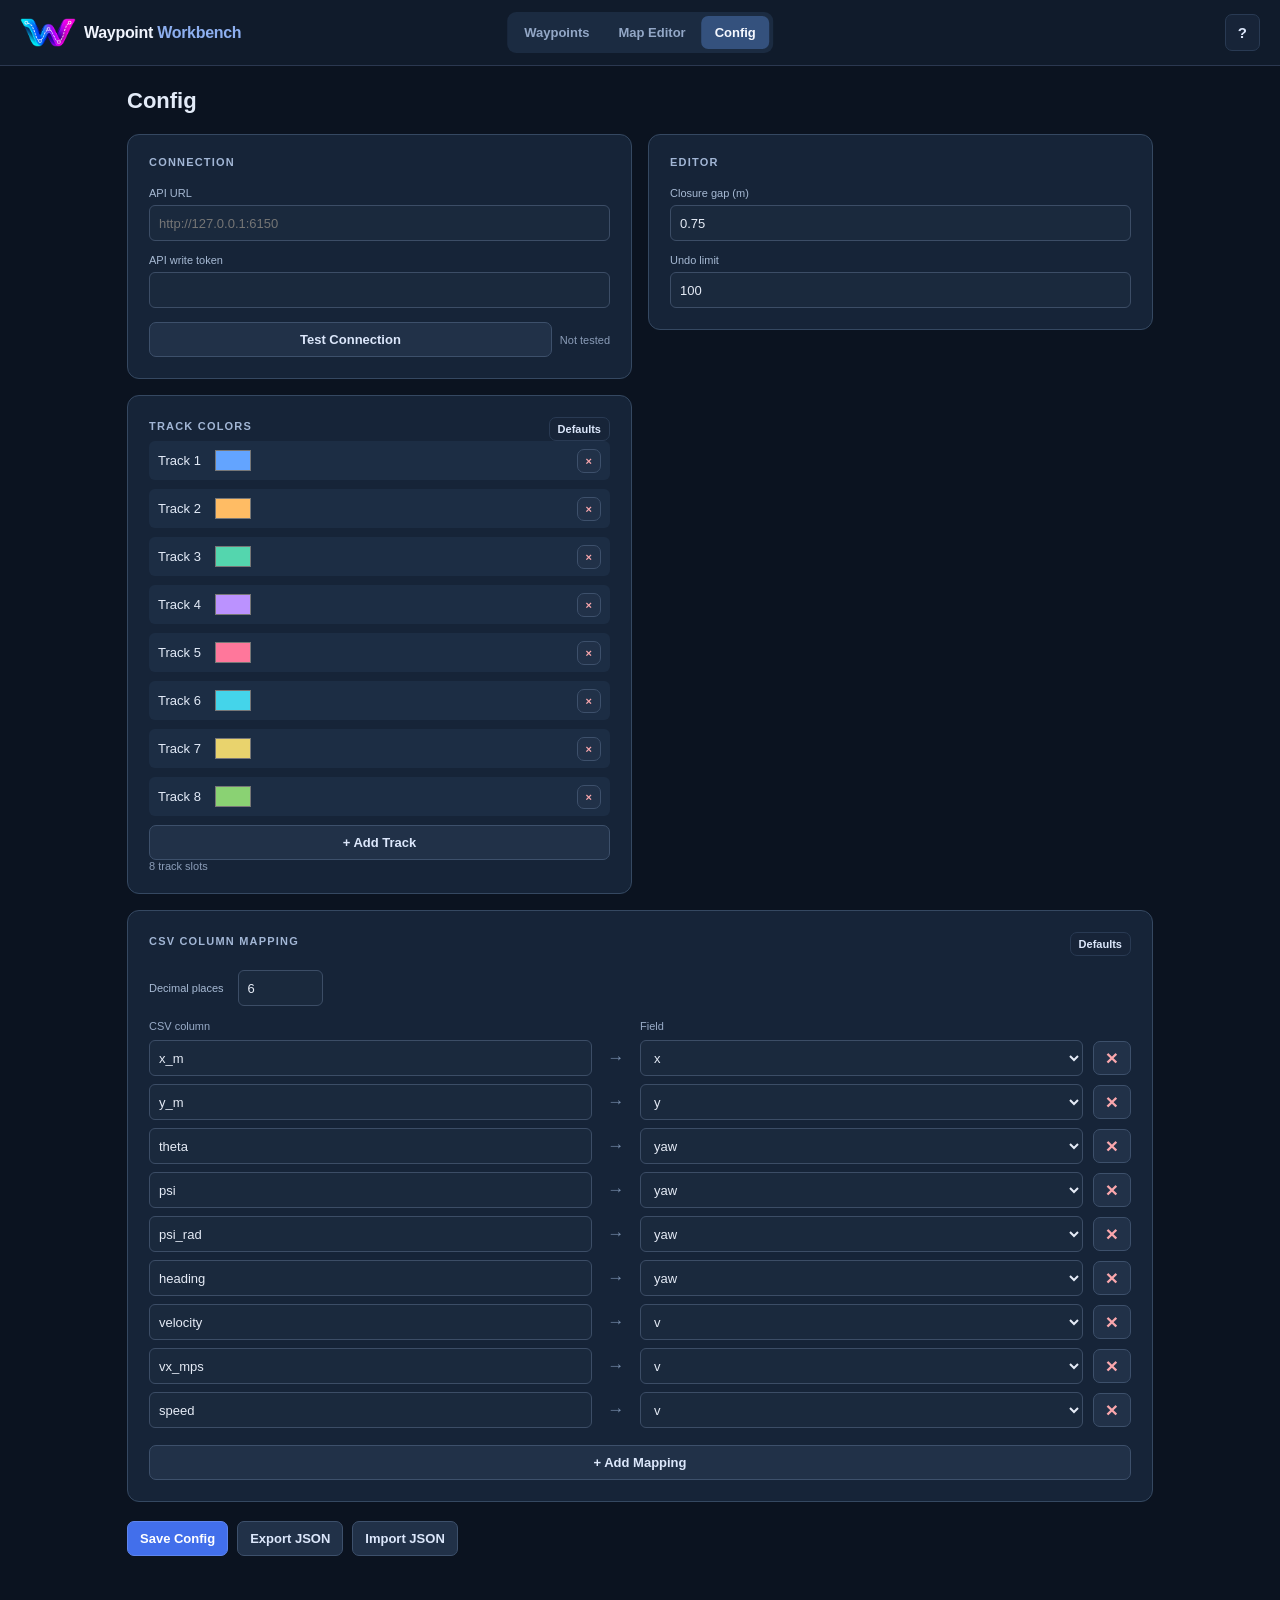
==== web/config.html @ bc20013d "feat(web): rebuild waypoint workbench as browser-first app" ====
<!doctype html>
<html lang="en">
  <head>
    <meta charset="utf-8" />
    <meta name="viewport" content="width=device-width, initial-scale=1" />
    <title>Config · Waypoint Workbench</title>
    <link rel="icon" href="./assets/favicon.png" />
    <link rel="stylesheet" href="./style.css" />
  </head>
  <body class="config-body">
    <header class="topbar">
      <a class="brand" href="./index.html"
        ><img src="./assets/logo.png" alt="" /><strong
          >Waypoint <span>Workbench</span></strong
        ></a
      >
      <nav class="page-nav" aria-label="Pages">
        <a href="./index.html">Waypoints</a><a href="./map-editor.html">Map Editor</a
        ><a href="./config.html" class="active" aria-current="page">Config</a>
      </nav>
      <div class="actions">
        <button
          class="button subtle help-button"
          type="button"
          data-help
          aria-label="Keyboard shortcuts"
          title="Keyboard shortcuts"
        >
          ?
        </button>
      </div>
    </header>
    <main class="settings">
      <h1>Config</h1>
      <form id="settings">
        <div class="settings-grid">
          <section class="settings-card">
            <h2>CONNECTION</h2>
            <label for="apiUrl">API URL</label
            ><input id="apiUrl" placeholder="http://127.0.0.1:6150" />
            <label for="token">API write token</label
            ><input id="token" type="password" autocomplete="off" />
            <div class="button-row">
              <button class="button" id="testApi" type="button">Test Connection</button
              ><span id="apiStatus" class="muted">Not tested</span>
            </div>
          </section>
          <section class="settings-card">
            <h2>EDITOR</h2>
            <label for="closureGap">Closure gap (m)</label
            ><input id="closureGap" type="number" min="0.001" max="50" step="any" />
            <label for="undoLimit">Undo limit</label
            ><input id="undoLimit" type="number" min="1" max="500" />
          </section>
          <section class="settings-card">
            <div class="heading-row">
              <h2>TRACK COLORS</h2>
              <button type="button" class="button subtle small" id="resetColors">
                Defaults
              </button>
            </div>
            <div id="colors" class="colors"></div>
            <button type="button" class="button wide" id="addColor">+ Add Track</button
            ><small id="colorCount" class="muted"></small>
          </section>
          <section class="settings-card aliases-card">
            <div class="heading-row">
              <h2>CSV COLUMN MAPPING</h2>
              <button type="button" class="button subtle small" id="resetAliases">
                Defaults
              </button>
            </div>
            <div class="csv-precision">
              <label for="csvDecimalPlaces">Decimal places</label>
              <input
                id="csvDecimalPlaces"
                type="number"
                min="0"
                max="12"
                step="1"
                required
              />
            </div>
            <div class="mapping-head">
              <span>CSV column</span><span></span><span>Field</span><span></span>
            </div>
            <div id="aliasRows"></div>
            <button type="button" class="button wide" id="addAlias">
              + Add Mapping
            </button>
          </section>
        </div>
        <div class="settings-footer">
          <button class="button primary" type="submit">Save Config</button
          ><button class="button" type="button" id="exportConfig">Export JSON</button
          ><button class="button" type="button" id="importConfig">Import JSON</button
          ><input type="file" id="configFile" accept=".json" hidden /><span
            id="configMessage"
            class="muted"
          ></span>
        </div>
      </form>
    </main>
    <script type="module" src="./js/config_page.js"></script>
  </body>
</html>
---- web/style.css ----
:root {
  font-family:
    Inter,
    ui-sans-serif,
    -apple-system,
    BlinkMacSystemFont,
    "Segoe UI",
    sans-serif;
  font-size: 13px;
  color: #e3ebf8;
  background: #0b1320;
  color-scheme: dark;
}
* {
  box-sizing: border-box;
}
body {
  margin: 0;
  overflow: hidden;
}
button,
input,
select {
  font: inherit;
}
button {
  cursor: pointer;
}
button:disabled,
select:disabled {
  opacity: 0.4;
  cursor: not-allowed;
}
button:focus-visible,
input:focus-visible,
select:focus-visible,
a:focus-visible {
  outline: 2px solid #83a9ff;
  outline-offset: 2px;
}
.topbar {
  height: 66px;
  padding: 0 20px;
  display: flex;
  align-items: center;
  justify-content: space-between;
  gap: 12px;
  position: relative;
  background: #101b2b;
  border-bottom: 1px solid #2b3850;
}
.brand {
  display: flex;
  align-items: center;
  gap: 8px;
  text-decoration: none;
  color: #f0f4fd;
  white-space: nowrap;
  font-size: 16px;
  letter-spacing: -0.3px;
}
.brand img {
  width: 56px;
  height: 40px;
  object-fit: contain;
}
.brand span {
  color: #8dafef;
}
.page-nav {
  position: absolute;
  left: 50%;
  transform: translateX(-50%);
  display: flex;
  background: #1b2b41;
  padding: 4px;
  gap: 3px;
  border-radius: 9px;
}
.page-nav a {
  color: #93a7c6;
  border-radius: 7px;
  padding: 9px 13px;
  text-decoration: none;
  font-weight: 620;
  white-space: nowrap;
}
.page-nav a.active {
  background: #34517d;
  color: #f5f8ff;
}
.page-nav a:hover:not(.active) {
  color: #fff;
  background: #293e5d;
}
.actions,
.button-row {
  display: flex;
  gap: 8px;
  align-items: center;
}
.button-row > .button {
  flex: 1;
  min-width: 0;
}
.button-row.right {
  justify-content: flex-end;
}
.button-row.right > * {
  flex: 0 0 auto;
}
.button {
  padding: 9px 12px;
  color: #dce7fb;
  border: 1px solid #3d506b;
  border-radius: 7px;
  background: #213148;
  font-weight: 600;
  text-decoration: none;
  display: inline-flex;
  align-items: center;
  justify-content: center;
  white-space: nowrap;
}
.button:hover:not(:disabled) {
  background: #304966;
}
.button.primary {
  border-color: #5e85ee;
  background: #426feb;
  color: white;
}
.button.primary:hover:not(:disabled) {
  background: #527ffd;
}
.button.secondary {
  border-color: #526daa;
  background: #263f6c;
}
.button.subtle {
  background: #172438;
  border-color: #293a53;
}
.button.danger {
  color: #faa7ad;
}
.button.icon {
  font-size: 21px;
  padding: 4px 10px;
}
.button.small {
  font-size: 11px;
  padding: 5px 8px;
}
.button.compact {
  padding: 5px 10px;
  font-size: 15px;
}
.button.wide {
  width: 100%;
  margin-top: 9px;
}
.layout {
  display: grid;
  grid-template-columns: var(--sidebar-width, 280px) 7px minmax(0, 1fr);
  height: calc(100dvh - 66px);
}
.layout.sidebar-collapsed {
  grid-template-columns: 46px 7px minmax(0, 1fr);
}
.sidebar-head {
  position: sticky;
  top: 0;
  z-index: 2;
  display: flex;
  justify-content: flex-end;
  padding: 6px 10px;
  background: #111c2c;
  border-bottom: 1px solid #27364a;
}
.sidebar-toggle {
  width: 29px;
  height: 26px;
  border: 1px solid #344b67;
  background: #1b2e47;
  border-radius: 6px;
  color: #c5d6f0;
  font-size: 21px;
  line-height: 20px;
  cursor: pointer;
}
.sidebar-toggle:hover {
  background: #304966;
}
.sidebar-collapsed .sidebar-head {
  justify-content: center;
  padding: 6px 0;
}
.sidebar-collapsed .sidebar-content {
  display: none;
}
.sidebar-divider {
  cursor: col-resize;
  background: #1c2b40;
  border-right: 1px solid #34465f;
  touch-action: none;
  position: relative;
}
.sidebar-divider::after {
  content: "";
  display: block;
  position: absolute;
  top: 50%;
  left: 2px;
  width: 3px;
  height: 34px;
  border-radius: 2px;
  transform: translateY(-50%);
  background: #687e9e;
}
.sidebar-divider:hover,
.layout.is-resizing .sidebar-divider {
  background: #365985;
}
.layout.is-resizing,
.layout.is-resizing * {
  cursor: col-resize !important;
  user-select: none !important;
}
.sidebar-divider:focus-visible {
  outline: 2px solid #83a9ff;
  outline-offset: -2px;
}

.sidebar {
  overflow-y: auto;
  background: #111c2c;
  border-right: 1px solid #2a384c;
  scrollbar-width: thin;
}
.sidebar section {
  padding: 18px 17px 20px;
  border-bottom: 1px solid #27364a;
}
h2 {
  font-size: 11px;
  font-weight: 750;
  letter-spacing: 1.2px;
  color: #a2b6d5;
  margin: 0 0 15px;
}
.sidebar label,
.settings-card label {
  display: block;
  font-size: 11px;
  color: #a7bad4;
  margin: 10px 0 6px;
}
select,
input:not([type="radio"]):not([type="checkbox"]):not([type="color"]):not(
    [type="range"]
  ) {
  width: 100%;
  height: 36px;
  border: 1px solid #3c4d66;
  border-radius: 6px;
  padding: 0 9px;
  color: #e5ebf6;
  background: #1a293d;
}
select {
  padding-right: 6px;
}
.sidebar .button-row {
  margin-top: 8px;
}
.file-info,
.muted {
  color: #8b9db8;
  font-size: 11px;
}
.file-info {
  line-height: 1.6;
  margin: 12px 0 0;
}
.track-list {
  display: grid;
  gap: 7px;
  margin-top: 15px;
}
.track-card {
  display: flex;
  align-items: center;
  gap: 8px;
  border: 1px solid #344963;
  background: #1a2a42;
  padding: 9px 8px;
  border-radius: 7px;
  cursor: pointer;
}
.track-card.active {
  border-color: #779af5;
  background: #243b5d;
}
.track-color {
  width: 23px;
  height: 22px;
  padding: 0;
  border: 0;
  background: transparent;
  flex-shrink: 0;
}
.track-name {
  min-width: 0;
  flex: 1;
  font-size: 11px;
  font-weight: 650;
  overflow: hidden;
  text-overflow: ellipsis;
  white-space: nowrap;
}
.track-meta {
  color: #91a4c1;
  font-size: 10px;
  display: block;
  font-weight: 400;
  margin-top: 3px;
}
.track-card button {
  background: none;
  border: 0;
  color: #9cb0cf;
  padding: 2px 5px;
}
.track-card button:hover {
  color: white;
}
.empty {
  font-size: 11px;
  padding: 13px 8px;
  margin: 0;
  color: #7085a4;
  text-align: center;
}
#trackCount {
  display: block;
  margin-top: 10px;
  color: #8296b3;
}
.radio-row {
  display: flex;
  gap: 18px;
}
.radio-row label {
  margin: 0;
  color: #d6e1f1;
  font-size: 12px;
}
.radio-row input {
  accent-color: #6492ff;
}
.legend {
  margin-top: 13px;
}
.gradient {
  height: 8px;
  border-radius: 5px;
  background: linear-gradient(90deg, #3b82f6, #24c4cc, #ffc44a, #f05360);
}
.legend-label {
  display: flex;
  justify-content: space-between;
  font-size: 10px;
  color: #a2b3cb;
  margin-top: 5px;
}
.coords {
  display: grid;
  grid-template-columns: 1fr 1fr;
  gap: 9px;
}
.coords label {
  min-width: 0;
}
.workspace {
  display: flex;
  min-width: 0;
  flex-direction: column;
  background: #0c1523;
}
.canvas-toolbar {
  height: 52px;
  background: #111f32;
  border-bottom: 1px solid #273951;
  display: flex;
  align-items: center;
  justify-content: space-between;
  padding: 0 14px;
  flex-shrink: 0;
}
.mode-tabs {
  display: flex;
  gap: 4px;
  background: #1b2b42;
  border-radius: 8px;
  padding: 4px;
}
.mode {
  border: 0;
  border-radius: 6px;
  padding: 8px 12px;
  background: transparent;
  color: #9eaecc;
  font-weight: 650;
}
.mode.active {
  color: white;
  background: #355686;
}
.canvas-wrap {
  flex: 1;
  min-height: 0;
  position: relative;
  overflow: hidden;
  background-color: #0f1a2b;
  background-image: linear-gradient(#23314955 1px, transparent 1px),
    linear-gradient(90deg, #23314955 1px, transparent 1px);
  background-size: 32px 32px;
}
canvas {
  display: block;
  width: 100%;
  height: 100%;
  touch-action: none;
}
.canvas-footer {
  height: 43px;
  border-top: 1px solid #2b3951;
  background: #121f33;
  display: flex;
  gap: 16px;
  justify-content: space-between;
  align-items: center;
  padding: 0 15px;
  color: #93a7c3;
  font-size: 11px;
  flex-shrink: 0;
}
.drop-zone {
  position: absolute;
  inset: 10px;
  border-radius: 12px;
  border: 2px dashed #739aff;
  background: #1a3553dd;
  display: grid;
  place-items: center;
  font-size: 16px;
  font-weight: 700;
  pointer-events: none;
}
.hidden {
  display: none !important;
}
.toast {
  position: fixed;
  left: 50%;
  bottom: 16px;
  transform: translate(-50%, 140px);
  background: #31507a;
  color: white;
  border: 1px solid #638dc4;
  border-radius: 9px;
  padding: 12px 18px;
  max-width: 75vw;
  font-size: 12px;
  transition: transform 0.15s;
  z-index: 40;
}
.toast.visible {
  transform: translate(-50%, 0);
}
.toast.error {
  background: #603246;
  border-color: #ae586e;
}
.modal {
  position: fixed;
  inset: 0;
  display: grid;
  place-items: center;
  background: #060b13c2;
  z-index: 30;
}
.dialog {
  width: min(430px, 95vw);
  padding: 26px;
  border-radius: 13px;
  background: #1b2940;
  border: 1px solid #4d6385;
  box-shadow: 0 18px 45px #0009;
}
.dialog h3 {
  font-size: 18px;
  margin: 0 0 15px;
}
.dialog p {
  color: #a7bdd9;
  line-height: 1.65;
  margin-bottom: 22px;
}
#brushSize {
  width: 100%;
  accent-color: #6897ff;
}
.checkbox {
  display: flex !important;
  gap: 8px;
  align-items: center;
}
.config-body {
  overflow-y: auto;
}
.settings {
  max-width: 1070px;
  padding: 22px 22px 45px;
  margin: 0 auto;
}
.settings h1 {
  font-size: 22px;
  margin: 0 0 20px;
  font-weight: 750;
}
.settings-grid {
  display: grid;
  grid-template-columns: minmax(0, 1fr) minmax(0, 1fr);
  align-items: start;
  gap: 16px;
}
.settings-card {
  display: flex;
  flex-direction: column;
  border-radius: 12px;
  border: 1px solid #354861;
  padding: 21px;
  background: #162438;
}
.settings-card > label {
  margin-top: 13px;
}
.settings-card h2 {
  margin-bottom: 6px;
}
.settings-card .button-row {
  margin-top: 14px;
}
.heading-row {
  display: flex;
  justify-content: space-between;
  align-items: center;
}
.colors {
  display: grid;
  gap: 9px;
}
.color-row {
  display: flex;
  gap: 12px;
  justify-content: space-between;
  align-items: center;
  margin: 0;
  padding: 5px 9px;
  background: #1c2d44;
  border-radius: 6px;
}
.color-row .button {
  margin-left: auto;
}
.color-row input {
  width: 40px;
  height: 29px;
  border: 0;
  padding: 0;
  background: transparent;
  cursor: pointer;
}
.aliases-card {
  grid-column: 1 / -1;
}
.mapping-head,
.alias-row {
  display: grid;
  grid-template-columns: minmax(150px, 1fr) 28px minmax(150px, 1fr) 38px;
  gap: 10px;
  align-items: center;
}
.mapping-head {
  margin-top: 14px;
  font-size: 11px;
  color: #99acc8;
}
.csv-precision {
  display: flex;
  align-items: center;
  gap: 14px;
  margin-top: 14px;
}
.csv-precision label {
  margin: 0;
}
#csvDecimalPlaces {
  width: 85px;
}
.alias-row {
  margin: 8px 0;
}
.alias-arrow {
  text-align: center;
  color: #758ba9;
  font-size: 17px;
}
.settings-footer {
  display: flex;
  gap: 9px;
  align-items: center;
  margin-top: 19px;
}
.settings-footer span {
  margin-left: auto;
}
@media (max-width: 1100px) {
  .topbar {
    height: 110px;
    padding: 8px 10px;
    flex-wrap: wrap;
  }
  .topbar .page-nav {
    order: 3;
    position: static;
    transform: none;
    width: 100%;
    justify-content: center;
  }
  .layout {
    height: calc(100dvh - 110px);
  }
  .topbar .actions {
    gap: 5px;
  }
  .topbar .button {
    padding: 8px 9px;
  }
}
@media (max-width: 790px) {
  .page-nav {
    position: static;
    transform: none;
  }
  .sidebar-divider {
    display: none;
  }
  .sidebar-collapsed .sidebar-head {
    justify-content: flex-end;
    padding-right: 12px;
  }
  body {
    overflow-y: auto;
  }
  .topbar {
    height: auto;
    min-height: 66px;
    flex-wrap: wrap;
    padding: 11px;
  }
  .layout {
    display: flex;
    flex-direction: column-reverse;
    height: auto;
  }
  .workspace {
    height: 60vh;
    min-height: 430px;
  }
  .sidebar {
    overflow: visible;
  }
  .settings-grid {
    grid-template-columns: 1fr;
  }
  .aliases-card {
    grid-column: auto;
  }
  .page-nav {
    order: 3;
    width: 100%;
    justify-content: center;
  }
}

/* Waypoint selection */
.selection-info {
  margin: 0 0 10px;
  min-height: 18px;
  color: #cbd9ee;
  font-size: 12px;
  line-height: 1.5;
}
.point-tooltip {
  position: absolute;
  z-index: 5;
  pointer-events: none;
  white-space: pre-line;
  padding: 8px 10px;
  border: 1px solid #5d789e;
  border-radius: 7px;
  background: #182c45f2;
  color: #e8f1ff;
  font-size: 11px;
  line-height: 1.6;
  box-shadow: 0 6px 15px #0007;
}
.help-button {
  min-width: 30px;
  font-size: 15px;
}
.shortcuts-dialog {
  width: min(510px, calc(100vw - 32px));
  max-height: 82vh;
  overflow-y: auto;
  border: 1px solid #4d6385;
  border-radius: 12px;
  padding: 24px;
  background: #182940;
  color: #e3ebf8;
  box-shadow: 0 20px 55px #000a;
}
.shortcuts-dialog::backdrop {
  background: #060b13c2;
}
.shortcuts-dialog h2 {
  margin: 0 0 17px;
  font-size: 18px;
  color: #e3ebf8;
  letter-spacing: normal;
}
.shortcuts-dialog h3 {
  font-size: 11px;
  color: #9cb4d6;
  letter-spacing: 1px;
  margin: 16px 0 6px;
}
.shortcuts-dialog table {
  border-collapse: collapse;
  width: 100%;
  margin-bottom: 12px;
}
.shortcuts-dialog td {
  padding: 7px 4px;
  border-bottom: 1px solid #304460;
  font-size: 12px;
}
.shortcuts-dialog td:first-child {
  width: 45%;
  color: #d6e5ff;
  font-weight: 600;
}
.shortcuts-dialog td:last-child {
  color: #a8bad5;
}
.shortcuts-dialog > .button {
  display: block;
  margin: 18px 0 0 auto;
}
.selection-actions .button {
  padding: 8px 4px;
  font-size: 11px;
}

/* New file dialogs and waypoint add modes */
.tool-group {
  display: flex;
  align-items: center;
  gap: 9px;
  min-width: 0;
  flex-wrap: wrap;
}
.add-mode-tabs {
  display: flex;
  gap: 3px;
  padding: 3px;
  border: 1px solid #395373;
  border-radius: 8px;
}
.add-mode-tabs .mode {
  padding: 7px 10px;
  font-size: 11px;
}
.creation-dialog {
  width: min(440px, calc(100vw - 32px));
  max-height: 90vh;
  overflow: auto;
  border: 1px solid #4d6385;
  border-radius: 12px;
  padding: 24px;
  background: #1b2940;
  color: #e3ebf8;
  box-shadow: 0 18px 45px #0009;
}
.creation-dialog::backdrop {
  background: #060b13c2;
}
.creation-dialog h3 {
  font-size: 18px;
  margin: 0 0 16px;
}
.creation-dialog label {
  display: block;
  margin: 11px 0 6px;
  color: #a7bad4;
  font-size: 12px;
}
.creation-dialog label input {
  margin-top: 6px;
}
.creation-dialog .button-row {
  margin-top: 22px;
}
.creation-grid {
  display: grid;
  grid-template-columns: 1fr 1fr;
  gap: 12px;
}

.canvas-toolbar:has(.tool-group) {
  height: auto;
  min-height: 52px;
  flex-wrap: wrap;
  gap: 6px;
  padding-top: 6px;
  padding-bottom: 6px;
}
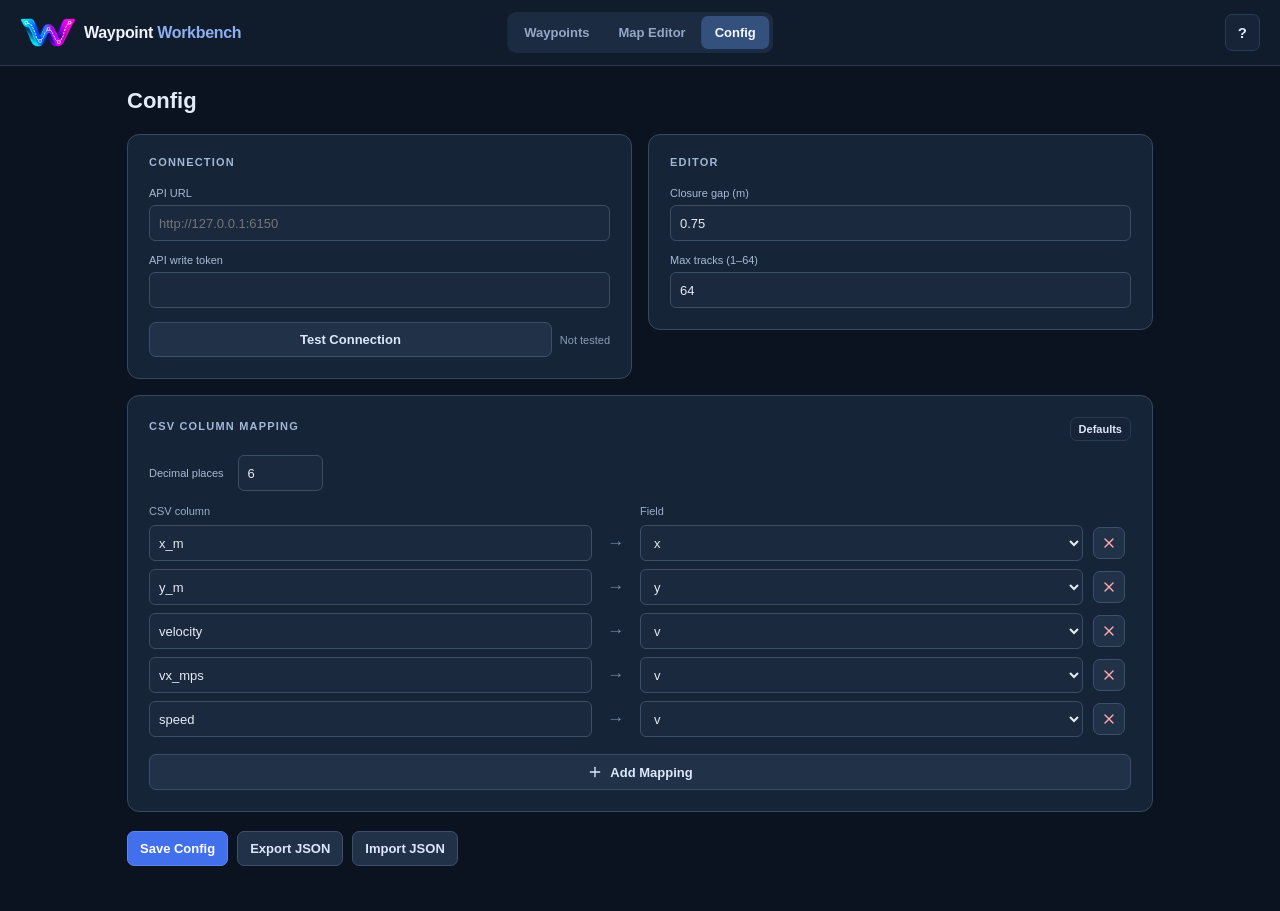
==== commit e58f122c: "feat(web): enhance map editing and waypoint workflows" ====
--- a/web/config.html
+++ b/web/config.html
@@ -49,19 +49,8 @@
             <h2>EDITOR</h2>
             <label for="closureGap">Closure gap (m)</label
             ><input id="closureGap" type="number" min="0.001" max="50" step="any" />
-            <label for="undoLimit">Undo limit</label
-            ><input id="undoLimit" type="number" min="1" max="500" />
-          </section>
-          <section class="settings-card">
-            <div class="heading-row">
-              <h2>TRACK COLORS</h2>
-              <button type="button" class="button subtle small" id="resetColors">
-                Defaults
-              </button>
-            </div>
-            <div id="colors" class="colors"></div>
-            <button type="button" class="button wide" id="addColor">+ Add Track</button
-            ><small id="colorCount" class="muted"></small>
+            <label for="maxTracks">Max tracks (1–64)</label
+            ><input id="maxTracks" type="number" min="1" max="64" step="1" required />
           </section>
           <section class="settings-card aliases-card">
             <div class="heading-row">
@@ -86,7 +75,9 @@
             </div>
             <div id="aliasRows"></div>
             <button type="button" class="button wide" id="addAlias">
-              + Add Mapping
+              <svg class="button-symbol" aria-hidden="true">
+                <use href="./assets/icons.svg#plus"></use></svg
+              ><span>Add Mapping</span>
             </button>
           </section>
         </div>
--- a/web/style.css
+++ b/web/style.css
@@ -179,15 +179,21 @@
   border-bottom: 1px solid #27364a;
 }
 .sidebar-toggle {
-  width: 29px;
-  height: 26px;
+  width: 30px;
+  height: 28px;
+  padding: 5px;
+  display: inline-flex;
+  align-items: center;
+  justify-content: center;
   border: 1px solid #344b67;
   background: #1b2e47;
   border-radius: 6px;
   color: #c5d6f0;
-  font-size: 21px;
-  line-height: 20px;
   cursor: pointer;
+}
+.sidebar-toggle .button-symbol {
+  width: 17px;
+  height: 17px;
 }
 .sidebar-toggle:hover {
   background: #304966;
@@ -291,10 +297,11 @@
 .track-card {
   display: flex;
   align-items: center;
-  gap: 8px;
+  gap: 6px;
+  min-width: 0;
   border: 1px solid #344963;
   background: #1a2a42;
-  padding: 9px 8px;
+  padding: 8px 7px;
   border-radius: 7px;
   cursor: pointer;
 }
@@ -310,14 +317,18 @@
   background: transparent;
   flex-shrink: 0;
 }
-.track-name {
+.track-details {
+  flex: 1 1 0;
   min-width: 0;
-  flex: 1;
-  font-size: 11px;
-  font-weight: 650;
+  overflow: hidden;
+}
+.track-filename {
+  display: block;
   overflow: hidden;
   text-overflow: ellipsis;
   white-space: nowrap;
+  font-size: 11px;
+  font-weight: 650;
 }
 .track-meta {
   color: #91a4c1;
@@ -325,15 +336,34 @@
   display: block;
   font-weight: 400;
   margin-top: 3px;
-}
-.track-card button {
+  overflow: hidden;
+  text-overflow: ellipsis;
+  white-space: nowrap;
+}
+.track-hidden .track-details,
+.track-hidden .track-color {
+  opacity: 0.5;
+}
+.track-card .track-action {
+  flex: 0 0 30px;
+  width: 30px;
+  height: 30px;
+  padding: 0;
+  display: inline-flex;
+  align-items: center;
+  justify-content: center;
+  border: 0;
+  border-radius: 6px;
   background: none;
-  border: 0;
   color: #9cb0cf;
-  padding: 2px 5px;
-}
-.track-card button:hover {
-  color: white;
+}
+.track-card .track-action:hover {
+  color: #fff;
+  background: #304966;
+}
+.track-card .track-action .button-symbol {
+  width: 17px;
+  height: 17px;
 }
 .empty {
   font-size: 11px;
@@ -838,3 +868,271 @@
   padding-top: 6px;
   padding-bottom: 6px;
 }
+
+/* Editor sidebar and file import states */
+.sidebar {
+  scrollbar-width: thin;
+  scrollbar-color: #41536c transparent;
+}
+.sidebar::-webkit-scrollbar {
+  width: 5px;
+}
+.sidebar::-webkit-scrollbar-track {
+  background: transparent;
+}
+.sidebar::-webkit-scrollbar-thumb {
+  background: #34465f;
+  border-radius: 8px;
+}
+.sidebar:hover::-webkit-scrollbar-thumb {
+  background: #5b6f8b;
+}
+.sidebar section {
+  padding: 16px 15px 17px;
+}
+.sidebar section h2 {
+  margin-bottom: 11px;
+}
+.sidebar section .button {
+  min-height: 34px;
+  padding: 7px 10px;
+  font-size: 12px;
+}
+.sidebar section .button.small {
+  min-height: 27px;
+  font-size: 11px;
+  padding: 5px 8px;
+}
+.sidebar section .button-row {
+  gap: 8px;
+}
+.sidebar section .button.wide {
+  margin-top: 8px;
+}
+.sidebar section .button.primary {
+  background: #345888;
+  border-color: #557bb0;
+}
+.sidebar section .button.primary:hover:not(:disabled) {
+  background: #416ca3;
+}
+.sidebar section .button.secondary {
+  background: transparent;
+  border-color: #38526f;
+  color: #b7c9e2;
+}
+.sidebar section .button.secondary:hover:not(:disabled) {
+  background: #1e354e;
+}
+.api-controls {
+  margin-bottom: 12px;
+  padding: 0 0 12px;
+  border-bottom: 1px solid #27364a;
+}
+.api-controls label {
+  margin-top: 0;
+}
+.sidebar .track-list {
+  margin-top: 10px;
+}
+.sidebar .empty {
+  padding: 6px 4px;
+}
+.sidebar .file-info {
+  margin-top: 9px;
+}
+.sidebar-divider {
+  background: #17253a;
+  border-right: 0;
+}
+.sidebar-divider::after {
+  width: 2px;
+  left: 2px;
+  height: 30px;
+  background: #495c77;
+}
+.sidebar-divider:hover::after,
+.layout.is-resizing .sidebar-divider::after {
+  background: #8aabdc;
+}
+
+.canvas-empty,
+.drop-zone {
+  position: absolute;
+  inset: 10px;
+  border-radius: 12px;
+  pointer-events: none;
+  display: flex;
+  flex-direction: column;
+  align-items: center;
+  justify-content: center;
+  gap: 10px;
+  text-align: center;
+}
+.canvas-empty {
+  color: #b8c9df;
+  background: #0f1a2b77;
+}
+.canvas-empty strong,
+.drop-zone strong {
+  font-size: 17px;
+  font-weight: 650;
+}
+.canvas-empty span,
+.drop-zone span {
+  color: #839bb9;
+  font-size: 12px;
+}
+.import-symbol {
+  display: grid;
+  place-items: center;
+  width: 44px;
+  height: 44px;
+  font-size: 28px;
+  font-weight: 400;
+  color: #9cb9e7;
+  background: #1c3049;
+  border: 1px solid #324d6f;
+  border-radius: 13px;
+}
+.drop-zone {
+  z-index: 10;
+  inset: 9px;
+  background: #172e48ef;
+  border: 2px dashed #739aff;
+  color: #e5eeff;
+}
+.drop-zone .import-symbol {
+  background: #284c73;
+  border-color: #638dc4;
+}
+.drop-zone span {
+  color: #b6ccec;
+}
+@media (max-width: 790px) {
+  .sidebar section {
+    padding: 15px;
+  }
+  .canvas-empty strong,
+  .drop-zone strong {
+    font-size: 15px;
+  }
+}
+
+@media (min-width: 791px) {
+  .layout {
+    grid-template-columns: var(--sidebar-width, 280px) 5px minmax(0, 1fr);
+  }
+  .layout.sidebar-collapsed {
+    grid-template-columns: 46px 5px minmax(0, 1fr);
+  }
+  .sidebar-divider::after {
+    left: 1px;
+  }
+}
+
+/* Sidebar file actions */
+.section-title-row {
+  display: flex;
+  align-items: center;
+  justify-content: space-between;
+  min-height: 28px;
+  margin-bottom: 9px;
+}
+.sidebar section .section-title-row h2 {
+  margin: 0;
+}
+.sidebar section .button.refresh-button {
+  width: 28px;
+  height: 28px;
+  min-height: 28px;
+  flex: 0 0 28px;
+  padding: 0;
+  border: 1px solid transparent;
+  background: transparent;
+  color: #a7bad4;
+}
+.sidebar section .button.refresh-button:hover:not(:disabled) {
+  color: #e3ebf8;
+  background: #243b56;
+  border-color: #395576;
+}
+.button-symbol {
+  display: block;
+  width: 16px;
+  height: 16px;
+}
+.sidebar section .api-controls > .button.wide {
+  margin-top: 8px;
+}
+
+/* File action icons */
+.button > .button-symbol {
+  flex: 0 0 16px;
+  width: 16px;
+  height: 16px;
+}
+.button > .button-symbol + span {
+  margin-left: 7px;
+}
+.button.icon-only {
+  width: 36px;
+  min-width: 36px;
+  padding: 8px;
+}
+.button.icon-only > .button-symbol {
+  width: 18px;
+  height: 18px;
+  flex-basis: 18px;
+}
+.import-symbol .button-symbol {
+  display: block;
+  width: 30px;
+  height: 30px;
+}
+
+/* Compact configuration icon actions */
+.settings-card .config-remove {
+  width: 32px;
+  min-width: 32px;
+  height: 32px;
+  padding: 7px;
+}
+.settings-card .config-remove .button-symbol {
+  width: 16px;
+  height: 16px;
+}
+
+/* Map metadata is read-only and stays collapsed until explicitly opened. */
+.sidebar .properties-section {
+  padding-top: 12px;
+  padding-bottom: 12px;
+}
+.map-properties summary {
+  color: #a2b6d5;
+  font-size: 11px;
+  font-weight: 750;
+  letter-spacing: 1.2px;
+  cursor: pointer;
+  list-style-position: outside;
+}
+.map-properties summary:focus-visible {
+  outline: 2px solid #83a9ff;
+  outline-offset: 4px;
+}
+.property-list {
+  display: grid;
+  grid-template-columns: minmax(0, 1fr) minmax(0, 1.4fr);
+  gap: 9px 8px;
+  margin: 13px 0 0;
+  font-size: 11px;
+}
+.property-list dt {
+  color: #8b9db8;
+}
+.property-list dd {
+  margin: 0;
+  color: #e3ebf8;
+  overflow-wrap: anywhere;
+  text-align: right;
+}
